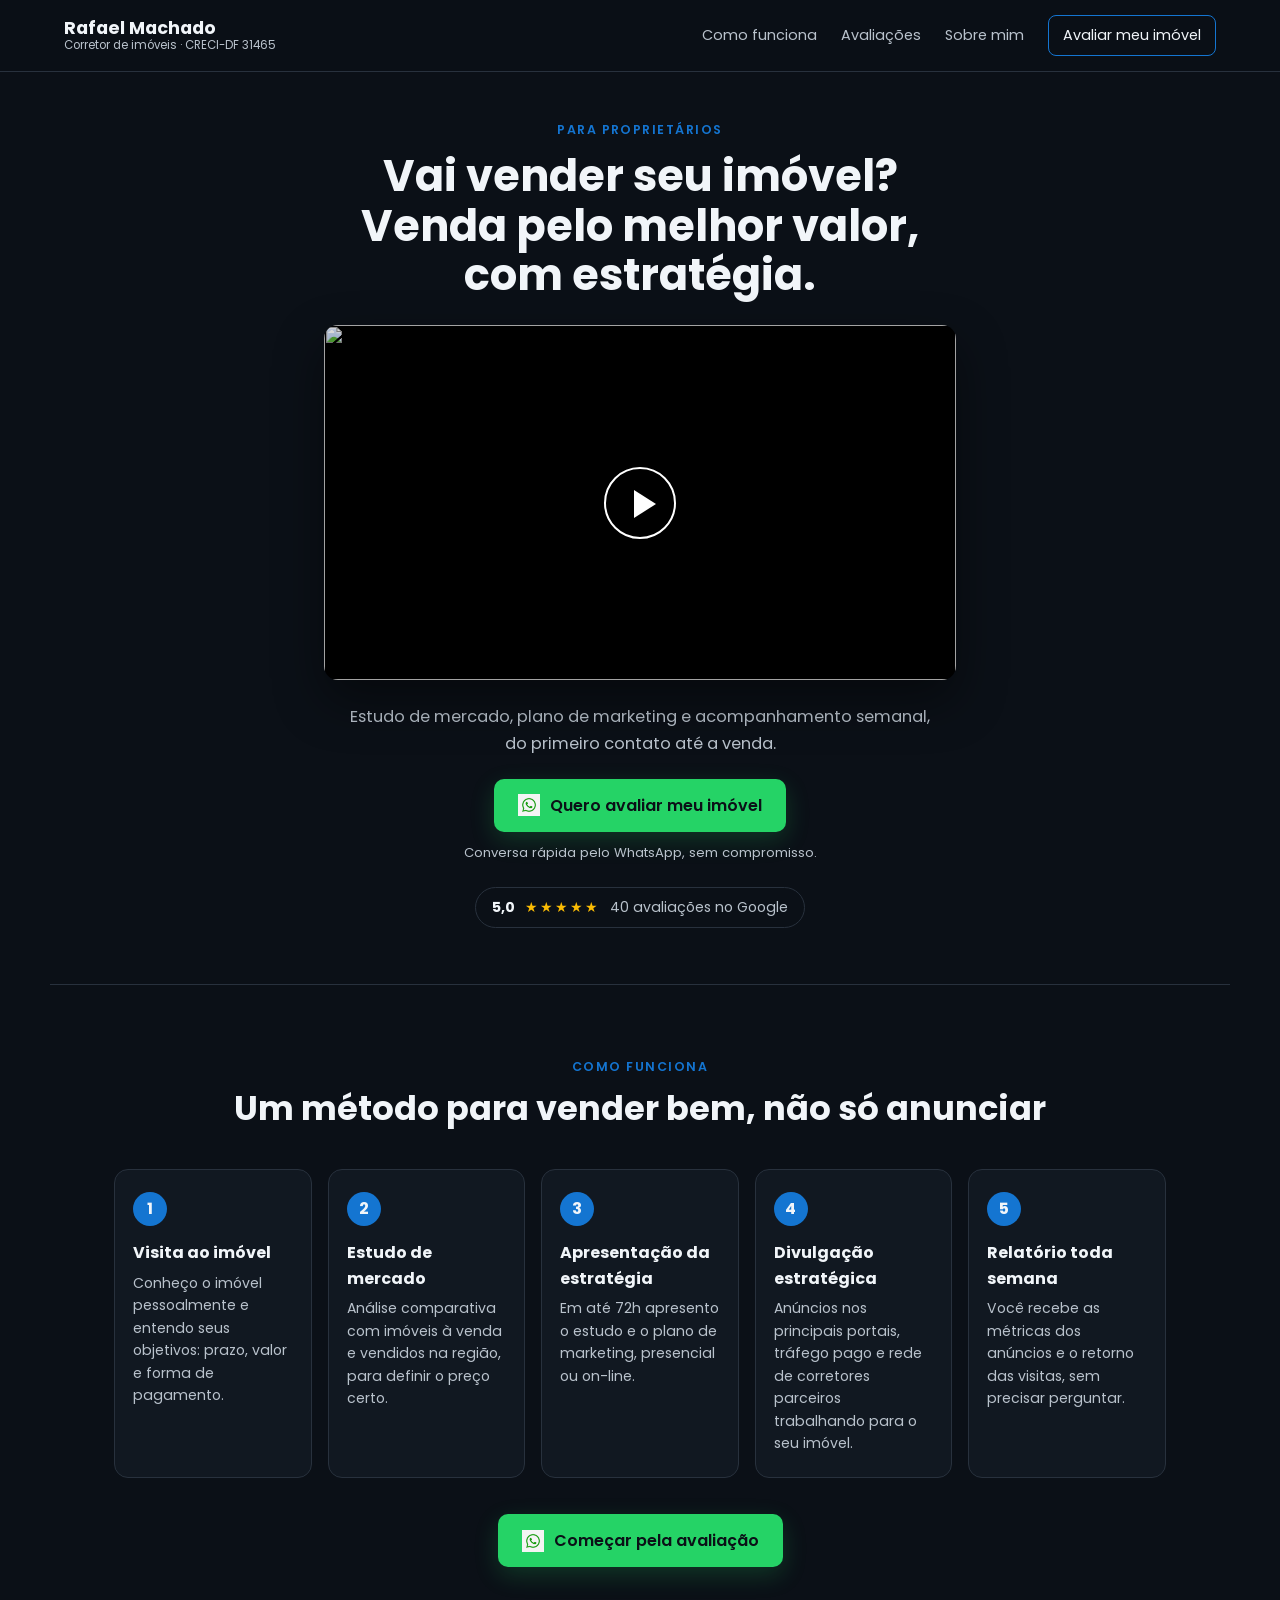
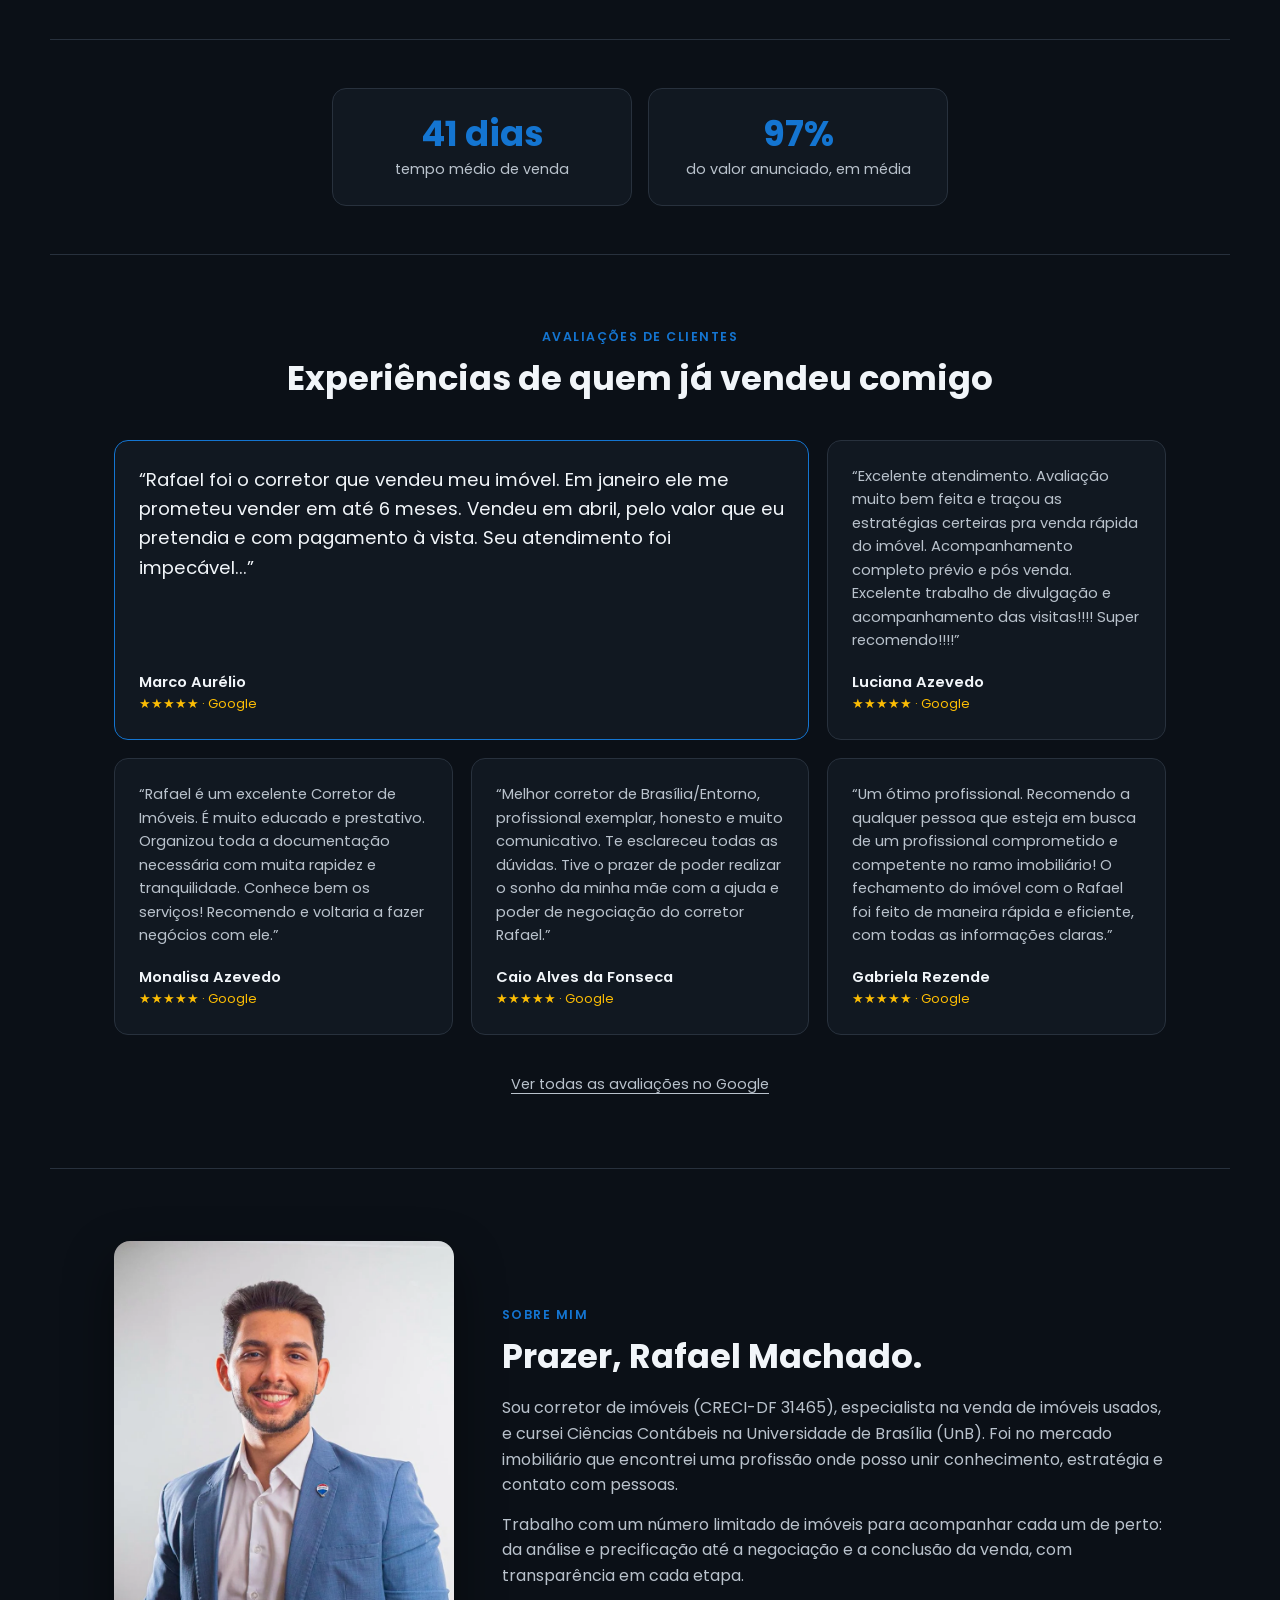
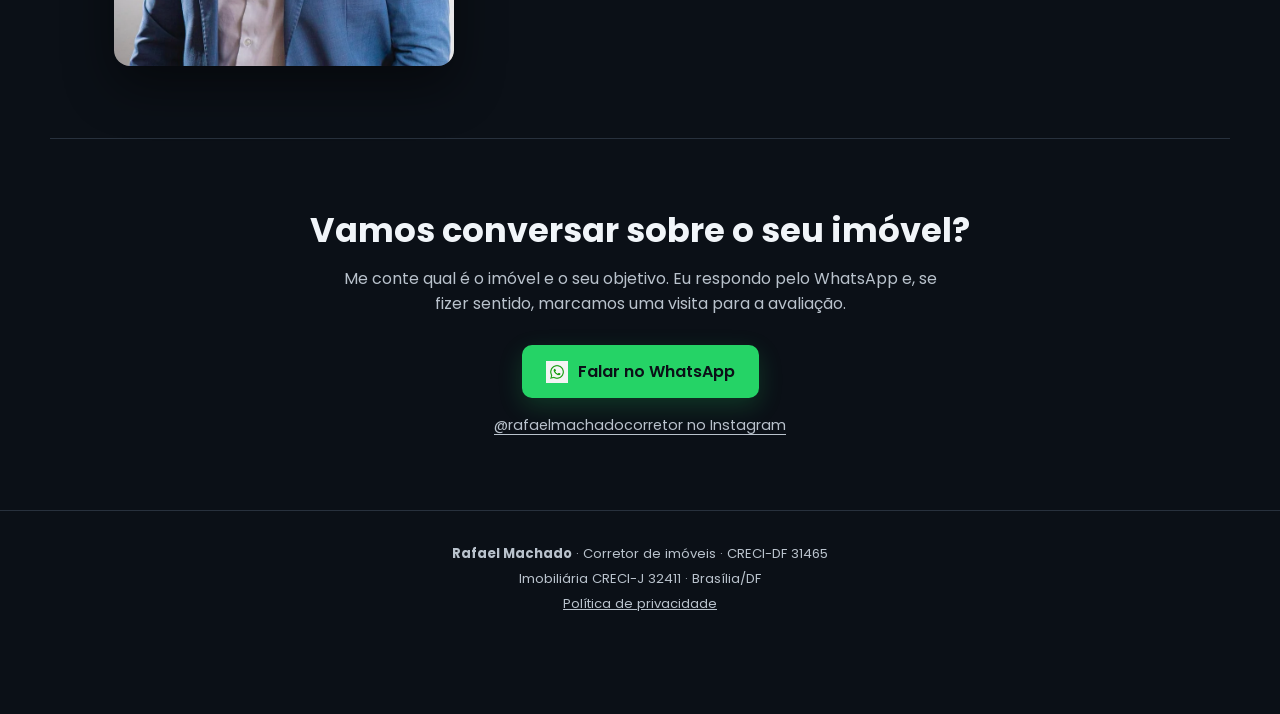
==== index.html @ d630fbf7 "Add files via upload" ====
<!DOCTYPE html>
<html lang="pt-br">

<head>
    <meta charset="UTF-8">
    <meta name="viewport" content="width=device-width, initial-scale=1.0">
    <title>Rafael Machado | Venda seu imóvel com estratégia</title>
    <meta name="description"
        content="Vai vender seu imóvel? Estudo de mercado, plano de marketing e relatório semanal até a venda. Rafael Machado, corretor de imóveis CRECI-DF 31465.">
    <meta property="og:title" content="Rafael Machado | Venda seu imóvel com estratégia">
    <meta property="og:description" content="Estudo de mercado, plano de marketing e acompanhamento semanal até a venda.">
    <meta property="og:image" content="img/rafael-sobre.webp">

    <link rel="preconnect" href="https://fonts.googleapis.com">
    <link rel="preconnect" href="https://fonts.gstatic.com" crossorigin>
    <link href="https://fonts.googleapis.com/css2?family=Poppins:wght@400;500;600;700&display=swap" rel="stylesheet">
    <link rel="stylesheet" href="style.css">
</head>

<body>

    <header>
        <a class="marca" href="#topo" aria-label="Início">
            <!-- LOGO: quando a nova marca chegar, troque este bloco por <img src="img/logo.png" alt="..."> -->
            <span class="marca-nome">Rafael Machado</span>
            <span class="marca-sub">Corretor de imóveis · CRECI-DF 31465</span>
        </a>
        <nav aria-label="Menu principal">
            <a href="#como-funciona">Como funciona</a>
            <a href="#avaliacoes">Avaliações</a>
            <a href="#sobre">Sobre mim</a>
            <a class="nav-cta js-zap" href="#" target="_blank" rel="noopener">Avaliar meu imóvel</a>
        </nav>
    </header>

    <main id="topo">

        <!-- HERO -->
        <section class="hero">
            <p class="tag">Para proprietários</p>
            <h1>Vai vender seu imóvel? Venda pelo melhor valor, com estratégia.</h1>

            <div class="hero-video">
                <button class="video-lite" type="button" data-id="AgI40miMLRQ" aria-label="Assistir ao vídeo: antes de escolher um corretor, veja isso">
                    <img src="https://i.ytimg.com/vi/AgI40miMLRQ/hqdefault.jpg" alt="">
                    <span class="play" aria-hidden="true"></span>
                </button>
            </div>

            <p class="hero-sub">
                Estudo de mercado, plano de marketing e acompanhamento semanal,
                do primeiro contato até a venda.
            </p>
            <div class="hero-acoes">
                <a class="botao-zap js-zap" href="#" target="_blank" rel="noopener">
                    <img src="img/zap.png" alt="" width="22" height="22">
                    <span>Quero avaliar meu imóvel</span>
                </a>
                <span class="hero-nota">Conversa rápida pelo WhatsApp, sem compromisso.</span>
            </div>
            <a class="selo-google" href="#avaliacoes">
                <span class="nota">5,0</span>
                <span class="estrelas" aria-hidden="true">★★★★★</span>
                <span>40 avaliações no Google</span>
            </a>
        </section>


        <!-- COMO FUNCIONA -->
        <section class="secao" id="como-funciona">
            <p class="tag">Como funciona</p>
            <h2>Um método para vender bem, não só anunciar</h2>

            <ol class="passos">
                <li>
                    <span class="num">1</span>
                    <h3>Visita ao imóvel</h3>
                    <p>Conheço o imóvel pessoalmente e entendo seus objetivos: prazo, valor e forma de pagamento.</p>
                </li>
                <li>
                    <span class="num">2</span>
                    <h3>Estudo de mercado</h3>
                    <p>Análise comparativa com imóveis à venda e vendidos na região, para definir o preço certo.</p>
                </li>
                <li>
                    <span class="num">3</span>
                    <h3>Apresentação da estratégia</h3>
                    <p>Em até 72h apresento o estudo e o plano de marketing, presencial ou on-line.</p>
                </li>
                <li>
                    <span class="num">4</span>
                    <h3>Divulgação estratégica</h3>
                    <p>Anúncios nos principais portais, tráfego pago e rede de corretores parceiros trabalhando para o seu imóvel.</p>
                </li>
                <li>
                    <span class="num">5</span>
                    <h3>Relatório toda semana</h3>
                    <p>Você recebe as métricas dos anúncios e o retorno das visitas, sem precisar perguntar.</p>
                </li>
            </ol>

            <div class="centro">
                <a class="botao-zap js-zap" href="#" target="_blank" rel="noopener">
                    <img src="img/zap.png" alt="" width="22" height="22">
                    <span>Começar pela avaliação</span>
                </a>
            </div>
        </section>


        <!-- NÚMEROS (fonte: iList, vendas nov/2025 a set/2026; média de dias sem a venda do Guará II, atrasada por documentação) -->
        <section class="numeros" aria-label="Resultados">
            <div><strong>41 dias</strong><span>tempo médio de venda</span></div>
            <div><strong>97%</strong><span>do valor anunciado, em média</span></div>
        </section>


        <!-- AVALIAÇÕES -->
        <section class="secao" id="avaliacoes">
            <p class="tag">Avaliações de clientes</p>
            <h2>Experiências de quem já vendeu comigo</h2>

            <div class="avaliacoes-grid">
                <article class="card destaque">
                    <blockquote>“Rafael foi o corretor que vendeu meu imóvel. Em janeiro ele me prometeu vender em até
                        6 meses. Vendeu em abril, pelo valor que eu pretendia e com pagamento à vista. Seu atendimento
                        foi impecável...”</blockquote>
                    <p class="autor">Marco Aurélio <span>★★★★★ · Google</span></p>
                </article>
                <article class="card">
                    <blockquote>“Excelente atendimento. Avaliação muito bem feita e traçou as estratégias certeiras pra
                        venda rápida do imóvel. Acompanhamento completo prévio e pós venda. Excelente trabalho de
                        divulgação e acompanhamento das visitas!!!! Super recomendo!!!!”</blockquote>
                    <p class="autor">Luciana Azevedo <span>★★★★★ · Google</span></p>
                </article>
                <article class="card">
                    <blockquote>“Rafael é um excelente Corretor de Imóveis. É muito educado e prestativo. Organizou toda
                        a documentação necessária com muita rapidez e tranquilidade. Conhece bem os serviços! Recomendo
                        e voltaria a fazer negócios com ele.”</blockquote>
                    <p class="autor">Monalisa Azevedo <span>★★★★★ · Google</span></p>
                </article>
                <article class="card">
                    <blockquote>“Melhor corretor de Brasília/Entorno, profissional exemplar, honesto e muito
                        comunicativo. Te esclareceu todas as dúvidas. Tive o prazer de poder realizar o sonho da minha
                        mãe com a ajuda e poder de negociação do corretor Rafael.”</blockquote>
                    <p class="autor">Caio Alves da Fonseca <span>★★★★★ · Google</span></p>
                </article>
                <article class="card">
                    <blockquote>“Um ótimo profissional. Recomendo a qualquer pessoa que esteja em busca de um
                        profissional comprometido e competente no ramo imobiliário! O fechamento do imóvel com o Rafael
                        foi feito de maneira rápida e eficiente, com todas as informações claras.”</blockquote>
                    <p class="autor">Gabriela Rezende <span>★★★★★ · Google</span></p>
                </article>
            </div>

            <div class="centro">
                <a class="link-sec" href="https://share.google/lntXnXvigqEYOMZMe" target="_blank" rel="noopener">Ver
                    todas as avaliações no Google</a>
            </div>
        </section>


        <!-- SOBRE -->
        <section class="secao sobre" id="sobre">
            <img class="foto" src="img/rafael-sobre.webp" alt="Rafael Machado, corretor de imóveis">
            <div>
                <p class="tag">Sobre mim</p>
                <h2>Prazer, Rafael Machado.</h2>
                <p>Sou corretor de imóveis (CRECI-DF 31465), especialista na venda de imóveis usados, e cursei Ciências Contábeis na Universidade de Brasília (UnB). Foi no mercado imobiliário
                    que encontrei uma profissão onde posso unir conhecimento, estratégia e contato com pessoas.</p>
                <p>Trabalho com um número limitado de imóveis para acompanhar cada um de perto: da análise e
                    precificação até a negociação e a conclusão da venda, com transparência em cada etapa.</p>
            </div>
        </section>


        <!-- CONTATO FINAL -->
        <section class="secao contato">
            <h2>Vamos conversar sobre o seu imóvel?</h2>
            <p>Me conte qual é o imóvel e o seu objetivo. Eu respondo pelo WhatsApp e, se fizer sentido, marcamos uma
                visita para a avaliação.</p>
            <div class="contato-botoes">
                <a class="botao-zap js-zap" href="#" target="_blank" rel="noopener">
                    <img src="img/zap.png" alt="" width="22" height="22">
                    <span>Falar no WhatsApp</span>
                </a>
                <a class="link-sec" href="https://www.instagram.com/rafaelmachadocorretor/" target="_blank"
                    rel="noopener">@rafaelmachadocorretor no Instagram</a>
            </div>
        </section>

    </main>

    <footer>
        <p><strong>Rafael Machado</strong> · Corretor de imóveis · CRECI-DF 31465</p>
        <p>Imobiliária CRECI-J 32411 · Brasília/DF</p>
        <p><a href="privacidade.html">Política de privacidade</a></p>
    </footer>

    <!-- botão flutuante (celular) -->
    <a class="zap-flutuante js-zap" href="#" target="_blank" rel="noopener" aria-label="Falar no WhatsApp">
        <img src="img/zap.png" alt="" width="30" height="30">
    </a>

    <!-- aviso de cookies: só aparece quando o Pixel da Meta estiver configurado -->
    <div class="cookies" id="cookies" hidden>
        <p>Usamos cookies para medir o desempenho dos anúncios. <a href="privacidade.html">Saiba mais</a>.</p>
        <button type="button" id="cookies-ok">Aceitar</button>
        <button type="button" id="cookies-nao" class="sec">Recusar</button>
    </div>

    <script>
        // ===== CONFIGURAÇÃO =====
        const WHATSAPP = '5561992044019';
        const MENSAGEM = 'Olá, Rafael! Vim pelo site e quero avaliar meu imóvel para venda.';
        const PIXEL_ID = ''; // ID do Pixel da Meta (preencher quando o Pixel for criado)
        // ========================

        const link = 'https://wa.me/' + WHATSAPP + '?text=' + encodeURIComponent(MENSAGEM);
        document.querySelectorAll('.js-zap').forEach(a => {
            a.href = link;
            a.addEventListener('click', () => { if (window.fbq) fbq('track', 'Contact'); });
        });

        document.querySelectorAll('.video-lite').forEach(b => b.addEventListener('click', () => {
            const f = document.createElement('iframe');
            f.src = 'https://www.youtube-nocookie.com/embed/' + b.dataset.id + '?autoplay=1&rel=0';
            f.title = 'Vídeo: antes de escolher um corretor';
            f.allow = 'autoplay; encrypted-media; picture-in-picture; fullscreen';
            f.allowFullscreen = true;
            b.replaceWith(f);
        }));

        function carregarPixel() {
            !function (f, b, e, v, n, t, s) {
                if (f.fbq) return; n = f.fbq = function () { n.callMethod ? n.callMethod.apply(n, arguments) : n.queue.push(arguments) };
                if (!f._fbq) f._fbq = n; n.push = n; n.loaded = !0; n.version = '2.0'; n.queue = []; t = b.createElement(e); t.async = !0;
                t.src = v; s = b.getElementsByTagName(e)[0]; s.parentNode.insertBefore(t, s)
            }(window, document, 'script', 'https://connect.facebook.net/en_US/fbevents.js');
            fbq('init', PIXEL_ID); fbq('track', 'PageView');
        }
        if (PIXEL_ID) {
            let escolha = null;
            try { escolha = localStorage.getItem('cookies'); } catch (e) { }
            if (escolha === 'sim') carregarPixel();
            else if (escolha !== 'nao') {
                const c = document.getElementById('cookies'); c.hidden = false;
                const salvar = v => { try { localStorage.setItem('cookies', v); } catch (e) { } c.hidden = true; };
                document.getElementById('cookies-ok').onclick = () => { salvar('sim'); carregarPixel(); };
                document.getElementById('cookies-nao').onclick = () => salvar('nao');
            }
        }
    </script>
</body>

</html>
---- style.css ----
/* Cores: troque --destaque quando a nova marca chegar */
:root {
    --destaque: #1475d1;
    --destaque-escuro: #0d5aa6;
    --fundo: #0b1017;
    --fundo-2: #111821;
    --texto: #f1f5f9;
    --texto-2: #b9c2cc;
    --borda: #28313d;
    --zap: #25d366;
    --zap-hover: #1fbd5a;
    --estrela: #fbbc04;
    --header: 72px;
}

* { margin: 0; padding: 0; box-sizing: border-box; }
html { scroll-behavior: smooth; scroll-padding-top: var(--header); -webkit-text-size-adjust: 100%; }
body { background: var(--fundo); color: var(--texto); font-family: 'Poppins', sans-serif; line-height: 1.6; }
img { max-width: 100%; display: block; }
a { color: inherit; }
a:focus-visible, button:focus-visible { outline: 2px solid var(--destaque); outline-offset: 3px; }

/* Cabeçalho */
header {
    position: sticky; top: 0; z-index: 10; height: var(--header);
    display: flex; align-items: center; justify-content: space-between; gap: 16px;
    padding: 0 5%; background: rgba(11, 16, 23, .96); border-bottom: 1px solid var(--borda);
    backdrop-filter: blur(6px);
}
.marca { text-decoration: none; display: flex; flex-direction: column; line-height: 1.2; }
.marca-nome { font-weight: 700; font-size: 1.1rem; }
.marca-sub { font-size: .72rem; color: var(--texto-2); }
nav { display: flex; align-items: center; gap: 24px; font-size: .9rem; }
nav a { text-decoration: none; color: var(--texto-2); transition: color .2s; }
nav a:hover { color: var(--texto); }
nav .nav-cta { color: var(--texto); border: 1px solid var(--destaque); padding: 8px 14px; border-radius: 8px; }

/* Botões */
.botao-zap {
    display: inline-flex; align-items: center; gap: 10px; text-decoration: none;
    background: var(--zap); color: #0b1017; font-weight: 600; padding: 14px 24px; border-radius: 10px;
    box-shadow: 0 8px 24px rgba(37, 211, 102, .2); transition: background .2s, transform .2s;
}
.botao-zap:hover { background: var(--zap-hover); transform: translateY(-1px); }
.link-sec { color: var(--texto-2); font-size: .9rem; text-underline-offset: 4px; }
.link-sec:hover { color: var(--texto); }
.centro { text-align: center; margin-top: 36px; }

/* Hero */
.hero { max-width: 760px; margin: 0 auto; padding: 48px 5% 56px; text-align: center; display: flex; flex-direction: column; align-items: center; }
.tag { color: var(--destaque); font-size: .78rem; font-weight: 600; letter-spacing: .12em; text-transform: uppercase; margin-bottom: 12px; }
h1 { font-size: clamp(1.7rem, 4vw, 2.7rem); line-height: 1.15; margin-bottom: 24px; }
.hero-video { width: 100%; margin-bottom: 24px; }
.hero-sub { color: var(--texto-2); font-size: 1.02rem; max-width: 600px; margin-bottom: 22px; }
.hero-acoes { display: flex; flex-direction: column; align-items: center; gap: 10px; margin-bottom: 24px; }
.hero-nota { font-size: .82rem; color: var(--texto-2); }
.selo-google { display: inline-flex; align-items: center; gap: 10px; text-decoration: none; font-size: .88rem; color: var(--texto-2);
    border: 1px solid var(--borda); border-radius: 999px; padding: 8px 16px; }
.selo-google .nota { color: var(--texto); font-weight: 700; }
.estrelas { color: var(--estrela); letter-spacing: 2px; }
.video-lite, .hero-video iframe {
    position: relative; display: block; width: 100%; aspect-ratio: 16 / 9; border: 0; border-radius: 14px; overflow: hidden;
    background: #000; cursor: pointer; box-shadow: 0 20px 50px rgba(0, 0, 0, .45);
}
.video-lite img { width: 100%; height: 100%; object-fit: cover; opacity: .85; }
.play { position: absolute; inset: 0; margin: auto; width: 72px; height: 72px; border-radius: 50%; background: rgba(0, 0, 0, .6); border: 2px solid #fff; }
.play::after { content: ''; position: absolute; left: 28px; top: 21px; border-left: 22px solid #fff; border-top: 14px solid transparent; border-bottom: 14px solid transparent; }
.video-lite:hover .play { background: var(--destaque); }

/* Seções */
.secao { max-width: 1180px; margin: 0 auto; padding: 72px 5%; border-top: 1px solid var(--borda); }
.secao > .tag, .secao > h2 { text-align: center; }
h2 { font-size: clamp(1.5rem, 3vw, 2.1rem); line-height: 1.2; margin-bottom: 40px; }

/* Como funciona */
.passos { list-style: none; display: grid; grid-template-columns: repeat(5, 1fr); gap: 16px; counter-reset: p; }
.passos li { background: var(--fundo-2); border: 1px solid var(--borda); border-radius: 14px; padding: 22px 18px; }
.num { display: inline-grid; place-items: center; width: 34px; height: 34px; border-radius: 50%; background: var(--destaque); font-weight: 700; margin-bottom: 14px; }
.passos h3 { font-size: 1rem; margin-bottom: 6px; }
.passos p { font-size: .88rem; color: var(--texto-2); }

/* Números */
.numeros { max-width: 1180px; margin: 0 auto; padding: 48px 5%; display: grid; grid-template-columns: repeat(2, minmax(0, 300px)); justify-content: center; gap: 16px; text-align: center; border-top: 1px solid var(--borda); }
.numeros div { background: var(--fundo-2); border: 1px solid var(--borda); border-radius: 14px; padding: 24px 12px; }
.numeros strong { display: block; font-size: 2.2rem; color: var(--destaque); line-height: 1.2; }
.numeros span { color: var(--texto-2); font-size: .9rem; }

/* Avaliações */
.avaliacoes-grid { display: grid; grid-template-columns: repeat(3, 1fr); gap: 18px; }
.card { background: var(--fundo-2); border: 1px solid var(--borda); border-radius: 14px; padding: 24px; display: flex; flex-direction: column; justify-content: space-between; gap: 18px; }
.card.destaque { grid-column: span 2; border-color: var(--destaque); }
.card.destaque blockquote { font-size: 1.15rem; color: var(--texto); }
blockquote { color: var(--texto-2); font-size: .92rem; }
.autor { font-weight: 600; font-size: .92rem; }
.autor span { display: block; font-weight: 400; color: var(--estrela); font-size: .8rem; }

/* Sobre */
.sobre { display: grid; grid-template-columns: 340px 1fr; gap: 48px; align-items: center; }
.sobre .tag, .sobre h2 { text-align: left; }
.sobre h2 { margin-bottom: 18px; }
.sobre p:not(.tag) { color: var(--texto-2); margin-bottom: 14px; }
.foto { border-radius: 16px; box-shadow: 0 20px 50px rgba(0, 0, 0, .45); }

/* Contato final */
.contato { text-align: center; }
.contato h2 { margin-bottom: 14px; }
.contato > p { color: var(--texto-2); max-width: 620px; margin: 0 auto 28px; }
.contato-botoes { display: flex; flex-direction: column; align-items: center; gap: 16px; }

/* Rodapé */
footer { border-top: 1px solid var(--borda); padding: 32px 5% 96px; text-align: center; font-size: .82rem; color: var(--texto-2); }
footer p { margin-bottom: 4px; }

/* WhatsApp flutuante */
.zap-flutuante { position: fixed; right: 18px; bottom: 18px; z-index: 20; width: 58px; height: 58px; border-radius: 50%;
    background: var(--zap); display: grid; place-items: center; box-shadow: 0 8px 24px rgba(0, 0, 0, .4); }

/* Cookies */
.cookies { position: fixed; left: 16px; right: 16px; bottom: 16px; z-index: 30; max-width: 560px; margin: 0 auto;
    background: var(--fundo-2); border: 1px solid var(--borda); border-radius: 12px; padding: 16px; display: flex; flex-wrap: wrap; gap: 10px; align-items: center; font-size: .85rem; }
.cookies[hidden] { display: none; }
.cookies p { flex: 1 1 100%; color: var(--texto-2); }
.cookies button { background: var(--destaque); color: #fff; border: 0; border-radius: 8px; padding: 8px 16px; font: inherit; cursor: pointer; }
.cookies button.sec { background: transparent; border: 1px solid var(--borda); color: var(--texto-2); }

/* Responsivo */
@media (max-width: 980px) {
    .passos { grid-template-columns: repeat(2, 1fr); }
    .avaliacoes-grid { grid-template-columns: 1fr 1fr; }
}
@media (max-width: 800px) {
    nav a:not(.nav-cta) { display: none; }
    .hero { padding-top: 32px; }
    .sobre { grid-template-columns: 1fr; }
    .sobre .foto { max-width: 300px; margin: 0 auto; }
    .numeros { grid-template-columns: 1fr; }
}
@media (max-width: 560px) {
    .passos, .avaliacoes-grid { grid-template-columns: 1fr; }
    .card.destaque { grid-column: auto; }
    .marca-sub { font-size: .66rem; }
    nav .nav-cta { padding: 7px 10px; font-size: .8rem; }
    .botao-zap { width: 100%; justify-content: center; }
    .hero-acoes { align-items: stretch; width: 100%; }
}
@media (min-width: 801px) { .zap-flutuante { display: none; } }
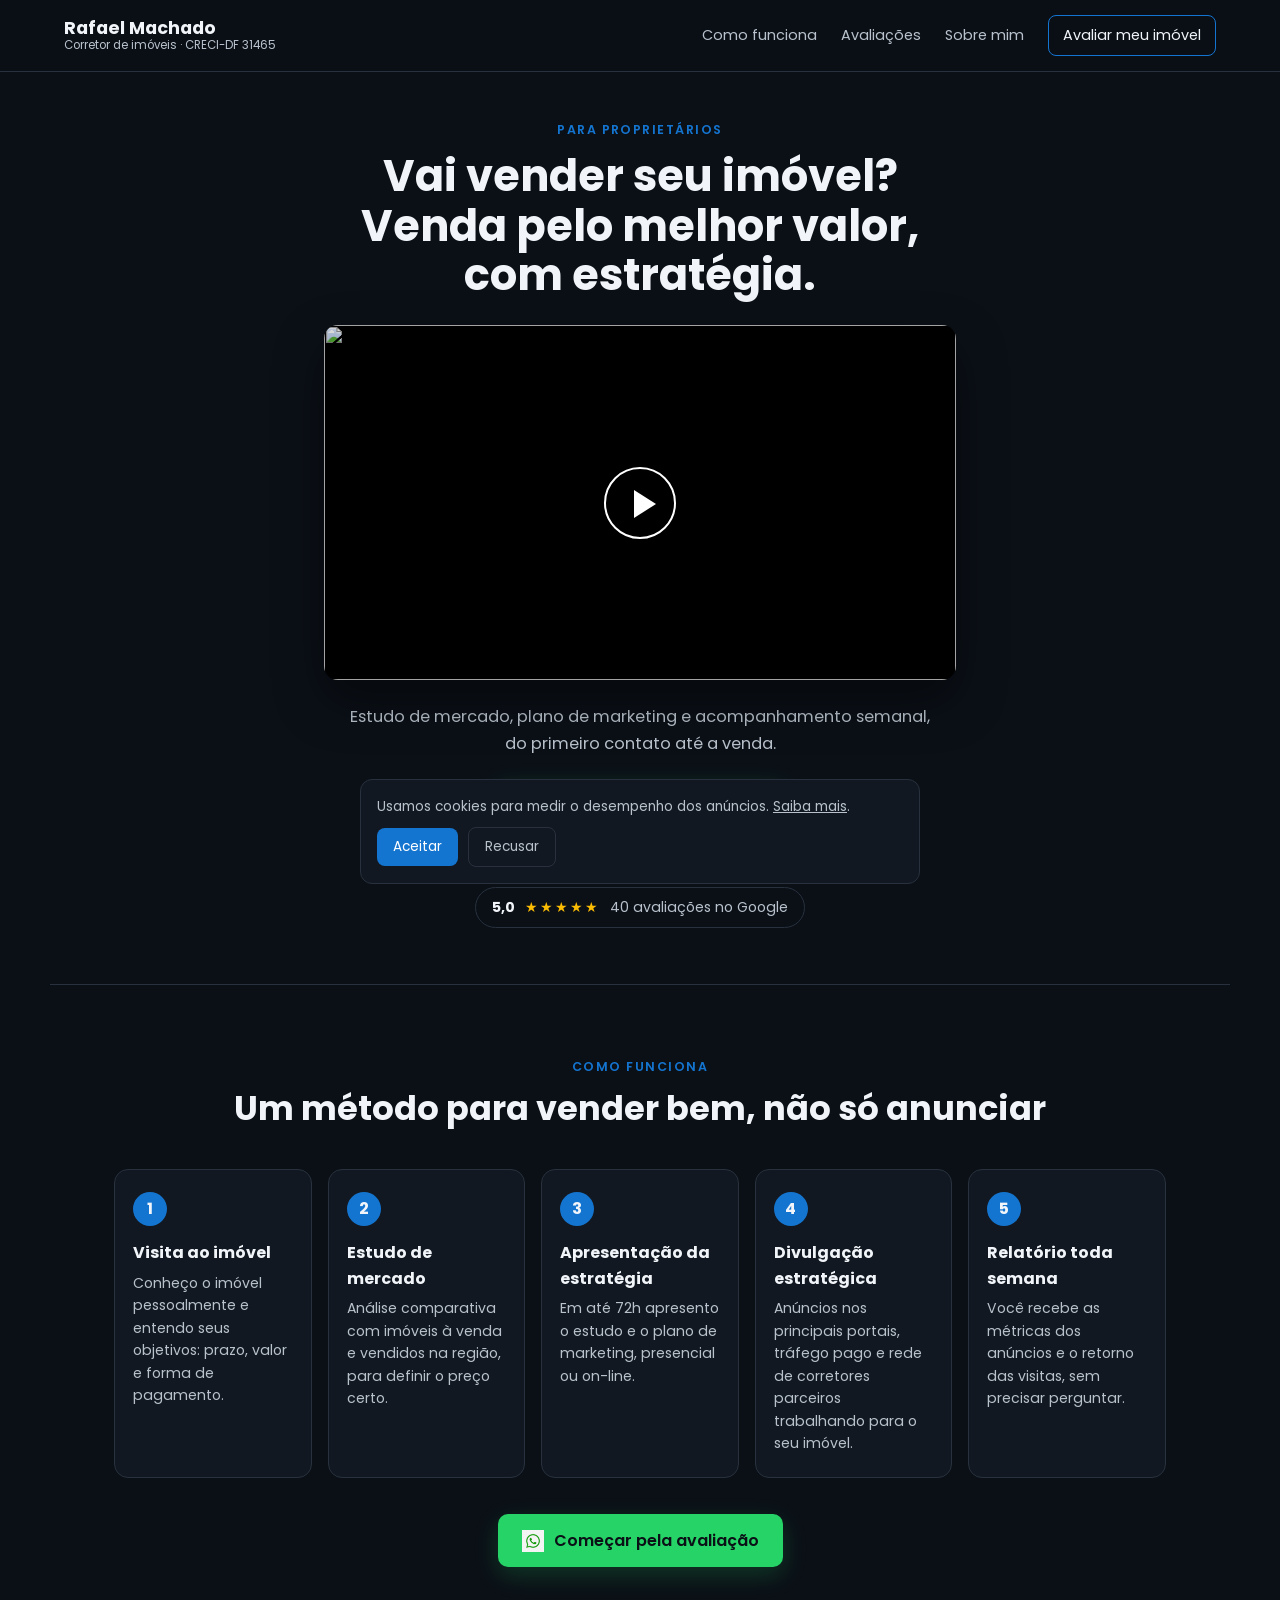
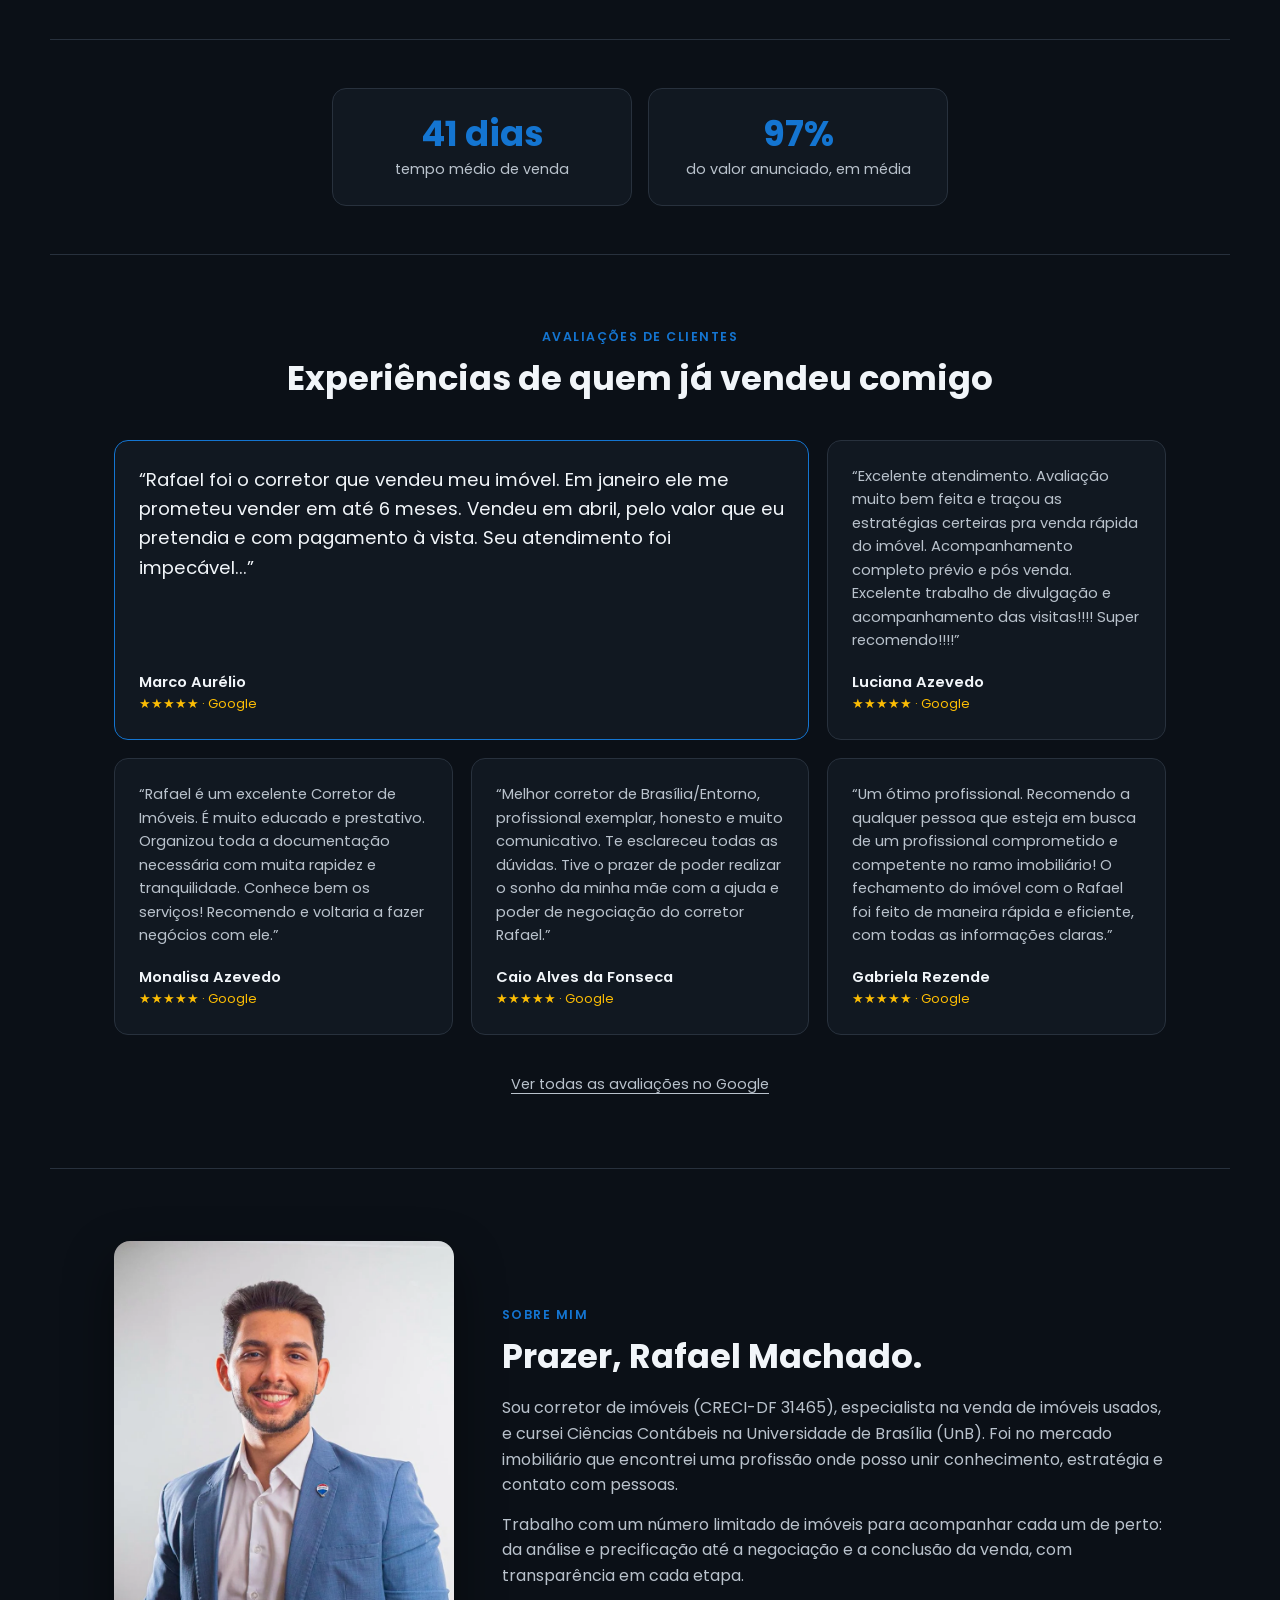
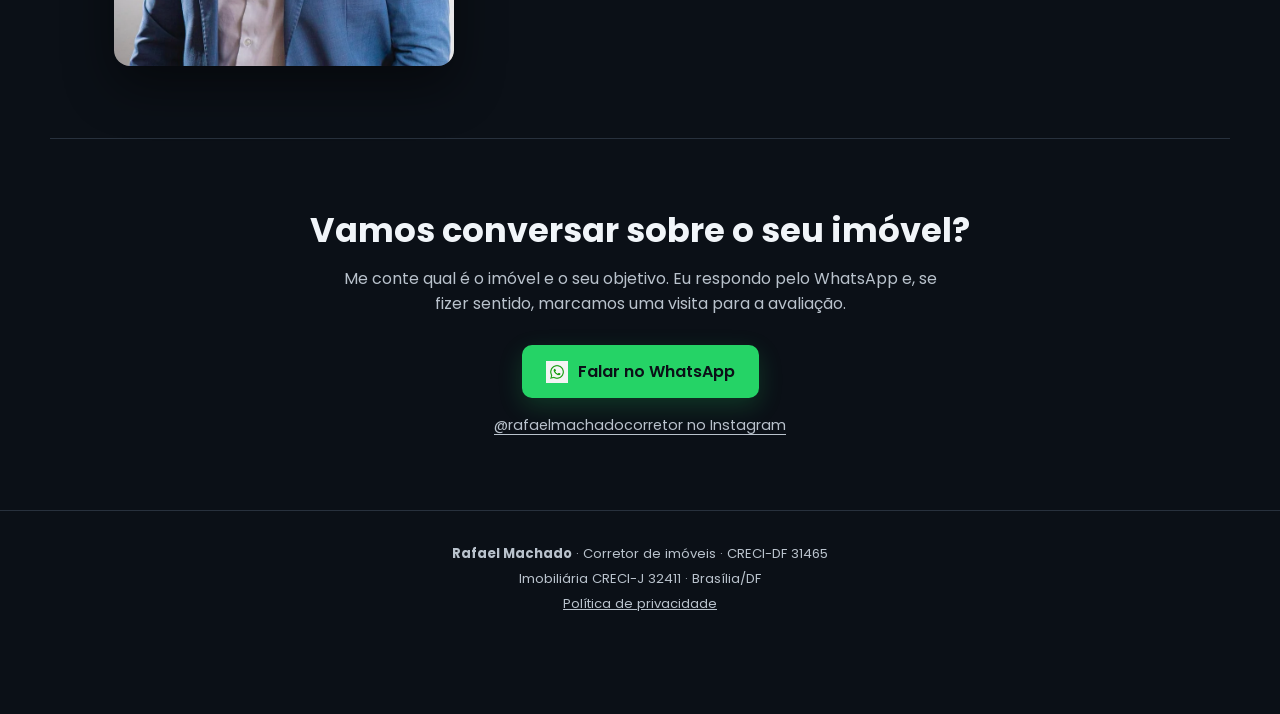
==== commit 3bd53dc7: "Ativa o Pixel da Meta na landing page" ====
--- a/index.html
+++ b/index.html
@@ -211,9 +211,9 @@
 
     <script>
         // ===== CONFIGURAÇÃO =====
-        const WHATSAPP = '5561992044019';
+        const WHATSAPP = '5561995472902';
         const MENSAGEM = 'Olá, Rafael! Vim pelo site e quero avaliar meu imóvel para venda.';
-        const PIXEL_ID = ''; // ID do Pixel da Meta (preencher quando o Pixel for criado)
+        const PIXEL_ID = '1761794561394177'; // ID do Pixel da Meta (preencher quando o Pixel for criado)
         // ========================
 
         const link = 'https://wa.me/' + WHATSAPP + '?text=' + encodeURIComponent(MENSAGEM);
